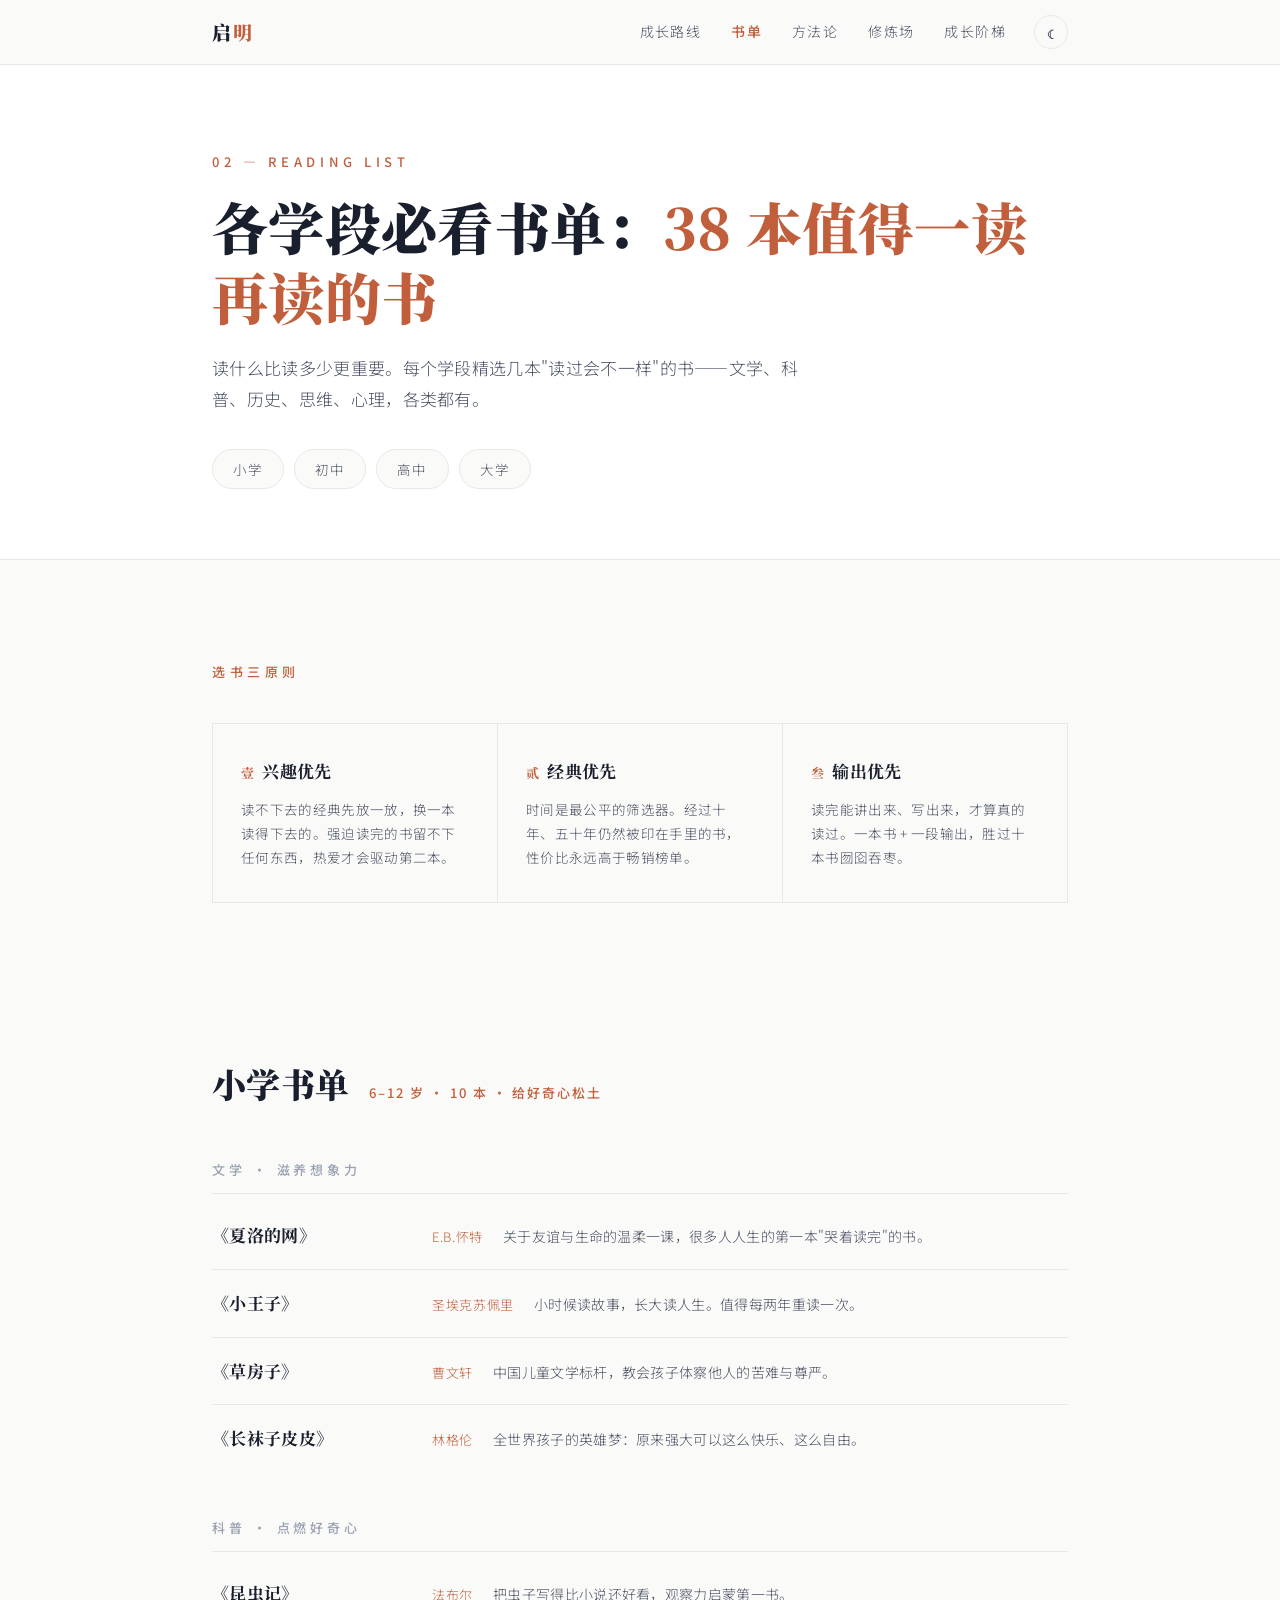
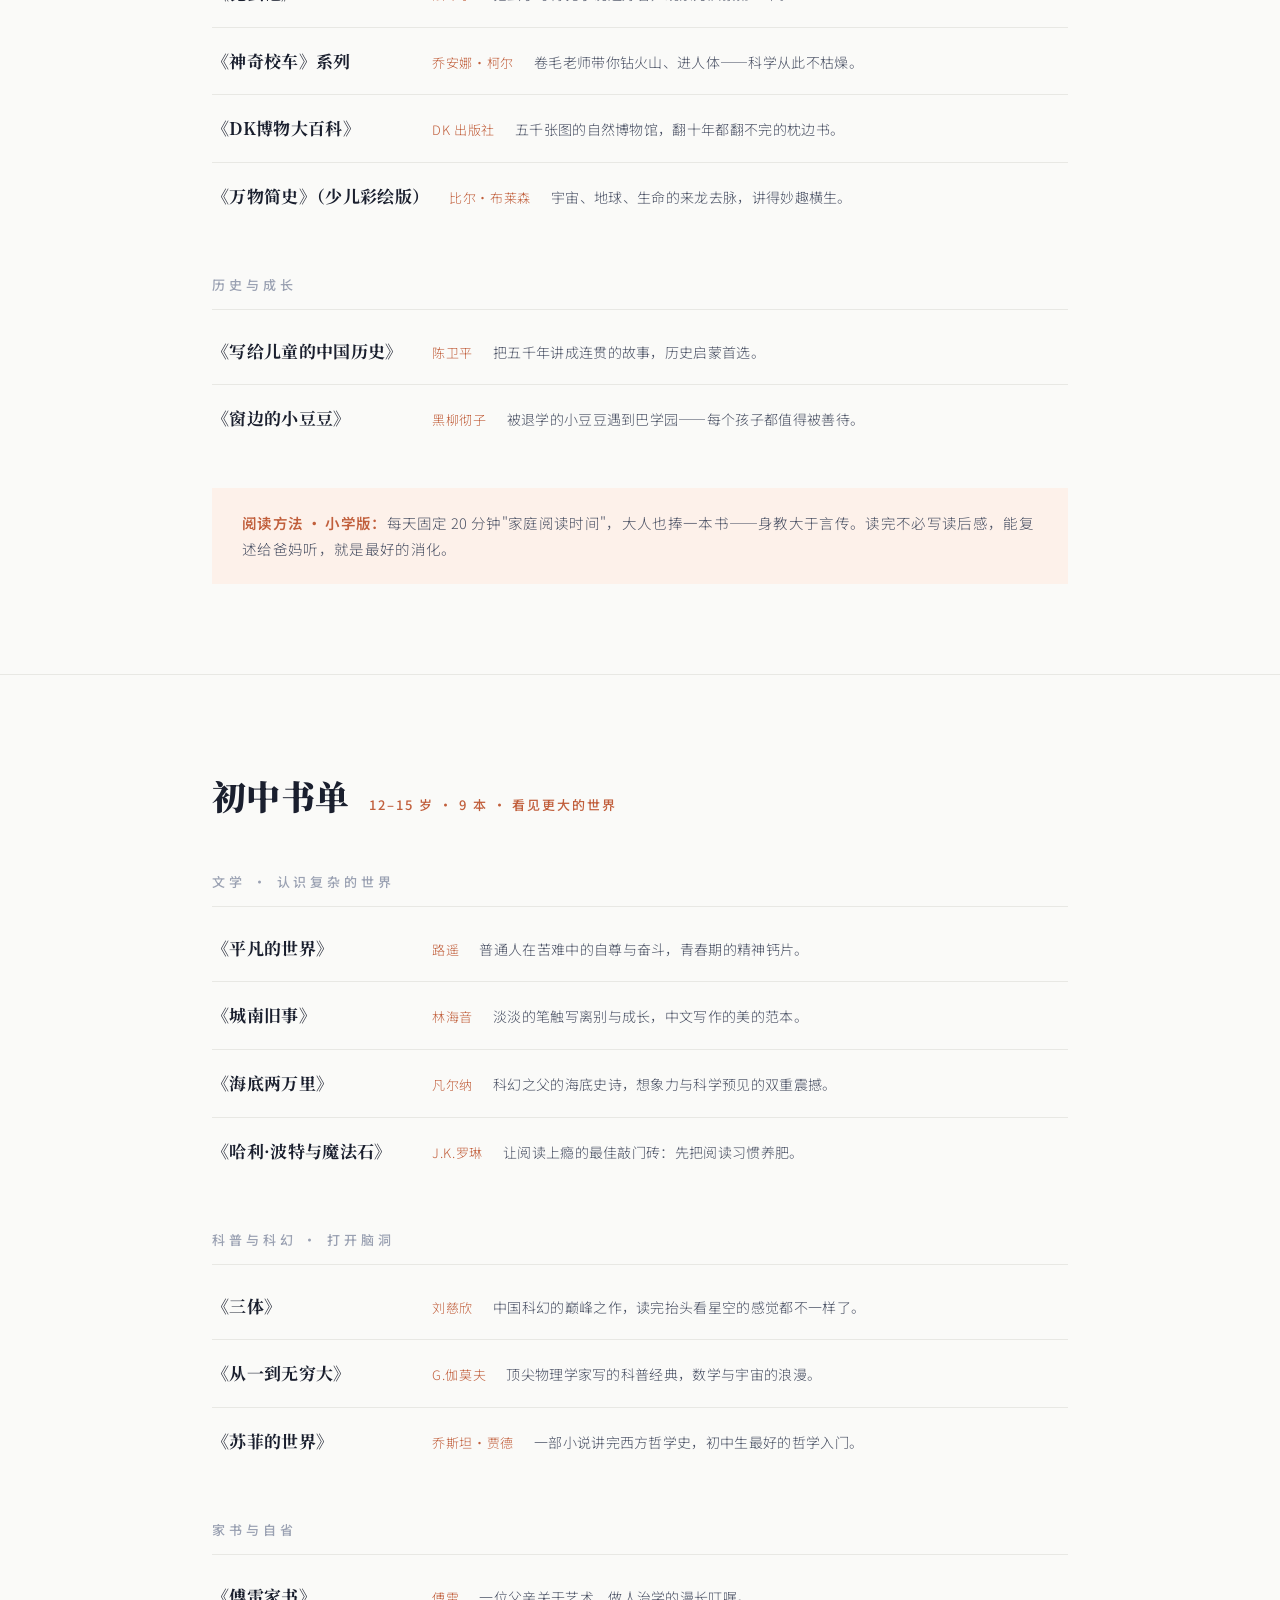
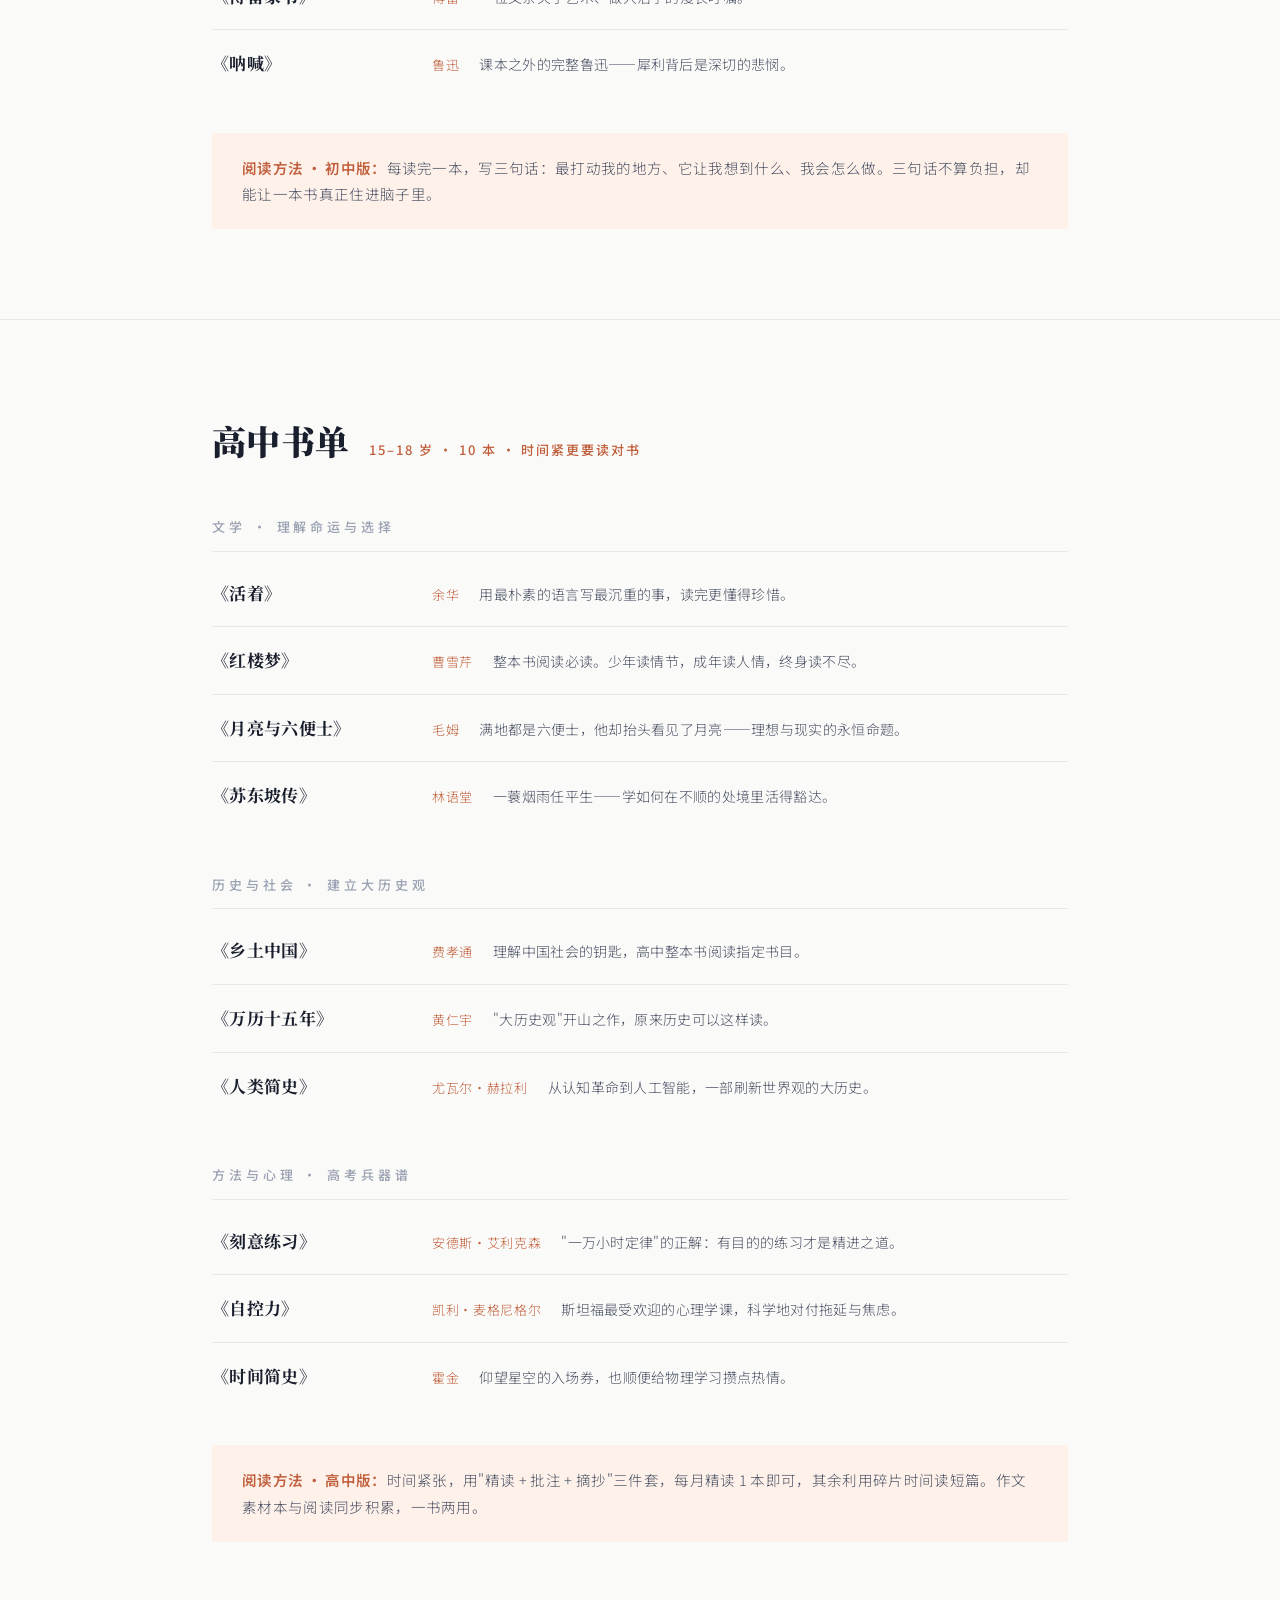
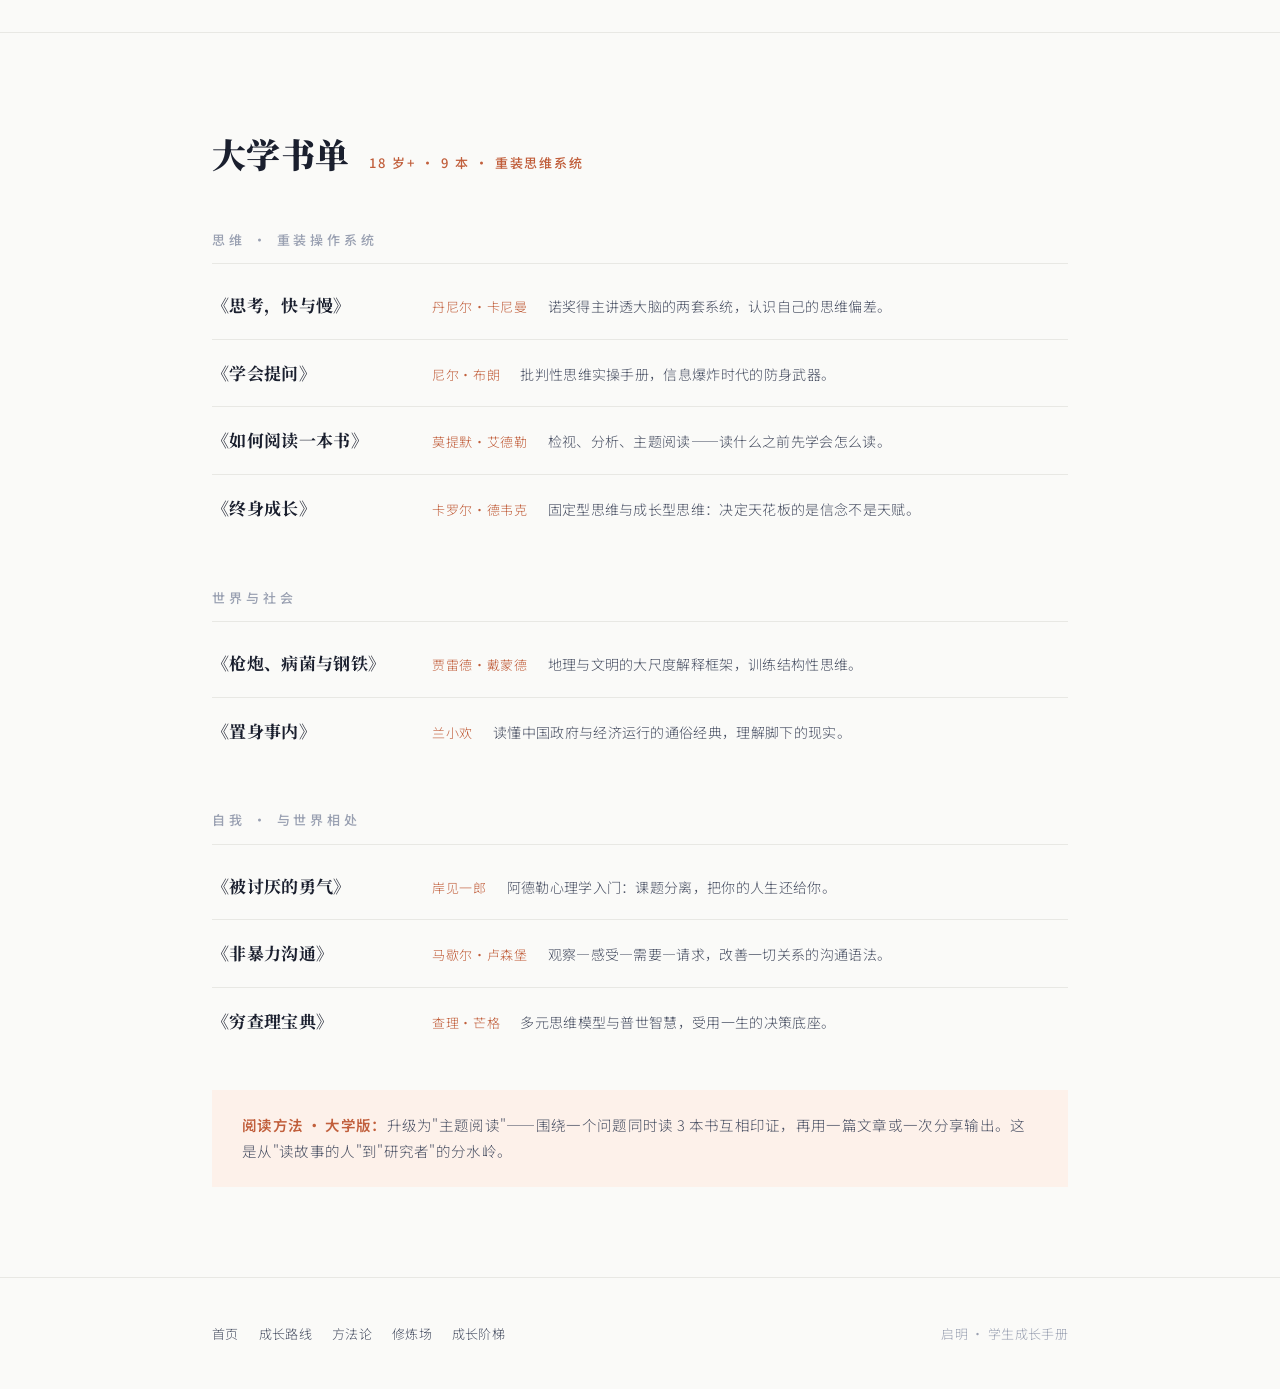
==== books.html @ d955897d "启明 · 学生成长手册：首次发布（6 页面 + assets）" ====
<!DOCTYPE html>
<html lang="zh-CN">
<head>
<meta charset="UTF-8">
<meta name="viewport" content="width=device-width, initial-scale=1.0">
<script>try{document.documentElement.dataset.theme=JSON.parse(localStorage.getItem("xh_theme"))||"light";}catch(e){document.documentElement.dataset.theme="light";}</script>
<title>必看书单 · 启明</title>
<link rel="preconnect" href="https://fonts.googleapis.com">
<link href="https://fonts.googleapis.com/css2?family=Noto+Serif+SC:wght@400;600;700;900&family=Noto+Sans+SC:wght@300;400;500;700&display=swap" rel="stylesheet">
<link rel="stylesheet" href="assets/style.css?v=2">
</head>
<body>

<nav>
  <div class="wrap">
    <a class="logo" href="index.html">启<em>明</em></a>
    <div class="nav-right">
      <div class="links">
      <a href="stages.html">成长路线</a>
      <a href="books.html" class="active">书单</a>
      <a href="methods.html">方法论</a>
      <a href="tools.html">修炼场</a>
      <a href="ladder.html">成长阶梯</a>
      </div>
      <button class="theme-toggle" id="themeToggle" aria-label="切换深色/浅色模式" title="切换深色/浅色模式">☾</button>
    </div>
  </div>
</nav>

<!-- 页头 -->
<header class="page-hero">
  <div class="wrap">
    <p class="eyebrow">02 — READING LIST</p>
    <h1>各学段必看书单：<span class="accent">38 本值得一读再读的书</span></h1>
    <p class="lead">读什么比读多少更重要。每个学段精选几本"读过会不一样"的书——文学、科普、历史、思维、心理，各类都有。</p>
    <div class="anchor-pills">
      <a href="#bk-primary">小学</a>
      <a href="#bk-junior">初中</a>
      <a href="#bk-senior">高中</a>
      <a href="#bk-college">大学</a>
    </div>
  </div>
</header>

<!-- 选书原则 -->
<section style="padding-bottom:60px;">
  <div class="wrap">
    <p class="eyebrow reveal">选书三原则</p>
    <div class="tips-grid reveal">
      <div class="tip-card">
        <h4><span class="no">壹</span>兴趣优先</h4>
        <p>读不下去的经典先放一放，换一本读得下去的。强迫读完的书留不下任何东西，热爱才会驱动第二本。</p>
      </div>
      <div class="tip-card">
        <h4><span class="no">贰</span>经典优先</h4>
        <p>时间是最公平的筛选器。经过十年、五十年仍然被印在手里的书，性价比永远高于畅销榜单。</p>
      </div>
      <div class="tip-card">
        <h4><span class="no">叁</span>输出优先</h4>
        <p>读完能讲出来、写出来，才算真的读过。一本书 + 一段输出，胜过十本书囫囵吞枣。</p>
      </div>
    </div>
  </div>
</section>

<!-- 小学书单 -->
<section class="stage-block" id="bk-primary" style="background:var(--paper);">
  <div class="wrap">
    <div class="stage-block-head reveal">
      <h3>小学书单</h3>
      <span class="age">6–12 岁 · 10 本 · 给好奇心松土</span>
    </div>
    <div class="book-cat reveal">
      <h4>文学 · 滋养想象力</h4>
      <ul class="book-list">
        <li><span class="b-title">《夏洛的网》</span><span class="b-author">E.B.怀特</span><span class="b-note">关于友谊与生命的温柔一课，很多人人生的第一本"哭着读完"的书。</span></li>
        <li><span class="b-title">《小王子》</span><span class="b-author">圣埃克苏佩里</span><span class="b-note">小时候读故事，长大读人生。值得每两年重读一次。</span></li>
        <li><span class="b-title">《草房子》</span><span class="b-author">曹文轩</span><span class="b-note">中国儿童文学标杆，教会孩子体察他人的苦难与尊严。</span></li>
        <li><span class="b-title">《长袜子皮皮》</span><span class="b-author">林格伦</span><span class="b-note">全世界孩子的英雄梦：原来强大可以这么快乐、这么自由。</span></li>
      </ul>
    </div>
    <div class="book-cat reveal">
      <h4>科普 · 点燃好奇心</h4>
      <ul class="book-list">
        <li><span class="b-title">《昆虫记》</span><span class="b-author">法布尔</span><span class="b-note">把虫子写得比小说还好看，观察力启蒙第一书。</span></li>
        <li><span class="b-title">《神奇校车》系列</span><span class="b-author">乔安娜·柯尔</span><span class="b-note">卷毛老师带你钻火山、进人体——科学从此不枯燥。</span></li>
        <li><span class="b-title">《DK博物大百科》</span><span class="b-author">DK 出版社</span><span class="b-note">五千张图的自然博物馆，翻十年都翻不完的枕边书。</span></li>
        <li><span class="b-title">《万物简史》（少儿彩绘版）</span><span class="b-author">比尔·布莱森</span><span class="b-note">宇宙、地球、生命的来龙去脉，讲得妙趣横生。</span></li>
      </ul>
    </div>
    <div class="book-cat reveal">
      <h4>历史与成长</h4>
      <ul class="book-list">
        <li><span class="b-title">《写给儿童的中国历史》</span><span class="b-author">陈卫平</span><span class="b-note">把五千年讲成连贯的故事，历史启蒙首选。</span></li>
        <li><span class="b-title">《窗边的小豆豆》</span><span class="b-author">黑柳彻子</span><span class="b-note">被退学的小豆豆遇到巴学园——每个孩子都值得被善待。</span></li>
      </ul>
    </div>
    <div class="reading-tip reveal"><b>阅读方法 · 小学版：</b>每天固定 20 分钟"家庭阅读时间"，大人也捧一本书——身教大于言传。读完不必写读后感，能复述给爸妈听，就是最好的消化。</div>
  </div>
</section>

<!-- 初中书单 -->
<section class="stage-block" id="bk-junior">
  <div class="wrap">
    <div class="stage-block-head reveal">
      <h3>初中书单</h3>
      <span class="age">12–15 岁 · 9 本 · 看见更大的世界</span>
    </div>
    <div class="book-cat reveal">
      <h4>文学 · 认识复杂的世界</h4>
      <ul class="book-list">
        <li><span class="b-title">《平凡的世界》</span><span class="b-author">路遥</span><span class="b-note">普通人在苦难中的自尊与奋斗，青春期的精神钙片。</span></li>
        <li><span class="b-title">《城南旧事》</span><span class="b-author">林海音</span><span class="b-note">淡淡的笔触写离别与成长，中文写作的美的范本。</span></li>
        <li><span class="b-title">《海底两万里》</span><span class="b-author">凡尔纳</span><span class="b-note">科幻之父的海底史诗，想象力与科学预见的双重震撼。</span></li>
        <li><span class="b-title">《哈利·波特与魔法石》</span><span class="b-author">J.K.罗琳</span><span class="b-note">让阅读上瘾的最佳敲门砖：先把阅读习惯养肥。</span></li>
      </ul>
    </div>
    <div class="book-cat reveal">
      <h4>科普与科幻 · 打开脑洞</h4>
      <ul class="book-list">
        <li><span class="b-title">《三体》</span><span class="b-author">刘慈欣</span><span class="b-note">中国科幻的巅峰之作，读完抬头看星空的感觉都不一样了。</span></li>
        <li><span class="b-title">《从一到无穷大》</span><span class="b-author">G.伽莫夫</span><span class="b-note">顶尖物理学家写的科普经典，数学与宇宙的浪漫。</span></li>
        <li><span class="b-title">《苏菲的世界》</span><span class="b-author">乔斯坦·贾德</span><span class="b-note">一部小说讲完西方哲学史，初中生最好的哲学入门。</span></li>
      </ul>
    </div>
    <div class="book-cat reveal">
      <h4>家书与自省</h4>
      <ul class="book-list">
        <li><span class="b-title">《傅雷家书》</span><span class="b-author">傅雷</span><span class="b-note">一位父亲关于艺术、做人治学的漫长叮嘱。</span></li>
        <li><span class="b-title">《呐喊》</span><span class="b-author">鲁迅</span><span class="b-note">课本之外的完整鲁迅——犀利背后是深切的悲悯。</span></li>
      </ul>
    </div>
    <div class="reading-tip reveal"><b>阅读方法 · 初中版：</b>每读完一本，写三句话：最打动我的地方、它让我想到什么、我会怎么做。三句话不算负担，却能让一本书真正住进脑子里。</div>
  </div>
</section>

<!-- 高中书单 -->
<section class="stage-block" id="bk-senior" style="background:var(--paper);">
  <div class="wrap">
    <div class="stage-block-head reveal">
      <h3>高中书单</h3>
      <span class="age">15–18 岁 · 10 本 · 时间紧更要读对书</span>
    </div>
    <div class="book-cat reveal">
      <h4>文学 · 理解命运与选择</h4>
      <ul class="book-list">
        <li><span class="b-title">《活着》</span><span class="b-author">余华</span><span class="b-note">用最朴素的语言写最沉重的事，读完更懂得珍惜。</span></li>
        <li><span class="b-title">《红楼梦》</span><span class="b-author">曹雪芹</span><span class="b-note">整本书阅读必读。少年读情节，成年读人情，终身读不尽。</span></li>
        <li><span class="b-title">《月亮与六便士》</span><span class="b-author">毛姆</span><span class="b-note">满地都是六便士，他却抬头看见了月亮——理想与现实的永恒命题。</span></li>
        <li><span class="b-title">《苏东坡传》</span><span class="b-author">林语堂</span><span class="b-note">一蓑烟雨任平生——学如何在不顺的处境里活得豁达。</span></li>
      </ul>
    </div>
    <div class="book-cat reveal">
      <h4>历史与社会 · 建立大历史观</h4>
      <ul class="book-list">
        <li><span class="b-title">《乡土中国》</span><span class="b-author">费孝通</span><span class="b-note">理解中国社会的钥匙，高中整本书阅读指定书目。</span></li>
        <li><span class="b-title">《万历十五年》</span><span class="b-author">黄仁宇</span><span class="b-note">"大历史观"开山之作，原来历史可以这样读。</span></li>
        <li><span class="b-title">《人类简史》</span><span class="b-author">尤瓦尔·赫拉利</span><span class="b-note">从认知革命到人工智能，一部刷新世界观的大历史。</span></li>
      </ul>
    </div>
    <div class="book-cat reveal">
      <h4>方法与心理 · 高考兵器谱</h4>
      <ul class="book-list">
        <li><span class="b-title">《刻意练习》</span><span class="b-author">安德斯·艾利克森</span><span class="b-note">"一万小时定律"的正解：有目的的练习才是精进之道。</span></li>
        <li><span class="b-title">《自控力》</span><span class="b-author">凯利·麦格尼格尔</span><span class="b-note">斯坦福最受欢迎的心理学课，科学地对付拖延与焦虑。</span></li>
        <li><span class="b-title">《时间简史》</span><span class="b-author">霍金</span><span class="b-note">仰望星空的入场券，也顺便给物理学习攒点热情。</span></li>
      </ul>
    </div>
    <div class="reading-tip reveal"><b>阅读方法 · 高中版：</b>时间紧张，用"精读 + 批注 + 摘抄"三件套，每月精读 1 本即可，其余利用碎片时间读短篇。作文素材本与阅读同步积累，一书两用。</div>
  </div>
</section>

<!-- 大学书单 -->
<section class="stage-block" id="bk-college">
  <div class="wrap">
    <div class="stage-block-head reveal">
      <h3>大学书单</h3>
      <span class="age">18 岁+ · 9 本 · 重装思维系统</span>
    </div>
    <div class="book-cat reveal">
      <h4>思维 · 重装操作系统</h4>
      <ul class="book-list">
        <li><span class="b-title">《思考，快与慢》</span><span class="b-author">丹尼尔·卡尼曼</span><span class="b-note">诺奖得主讲透大脑的两套系统，认识自己的思维偏差。</span></li>
        <li><span class="b-title">《学会提问》</span><span class="b-author">尼尔·布朗</span><span class="b-note">批判性思维实操手册，信息爆炸时代的防身武器。</span></li>
        <li><span class="b-title">《如何阅读一本书》</span><span class="b-author">莫提默·艾德勒</span><span class="b-note">检视、分析、主题阅读——读什么之前先学会怎么读。</span></li>
        <li><span class="b-title">《终身成长》</span><span class="b-author">卡罗尔·德韦克</span><span class="b-note">固定型思维与成长型思维：决定天花板的是信念不是天赋。</span></li>
      </ul>
    </div>
    <div class="book-cat reveal">
      <h4>世界与社会</h4>
      <ul class="book-list">
        <li><span class="b-title">《枪炮、病菌与钢铁》</span><span class="b-author">贾雷德·戴蒙德</span><span class="b-note">地理与文明的大尺度解释框架，训练结构性思维。</span></li>
        <li><span class="b-title">《置身事内》</span><span class="b-author">兰小欢</span><span class="b-note">读懂中国政府与经济运行的通俗经典，理解脚下的现实。</span></li>
      </ul>
    </div>
    <div class="book-cat reveal">
      <h4>自我 · 与世界相处</h4>
      <ul class="book-list">
        <li><span class="b-title">《被讨厌的勇气》</span><span class="b-author">岸见一郎</span><span class="b-note">阿德勒心理学入门：课题分离，把你的人生还给你。</span></li>
        <li><span class="b-title">《非暴力沟通》</span><span class="b-author">马歇尔·卢森堡</span><span class="b-note">观察—感受—需要—请求，改善一切关系的沟通语法。</span></li>
        <li><span class="b-title">《穷查理宝典》</span><span class="b-author">查理·芒格</span><span class="b-note">多元思维模型与普世智慧，受用一生的决策底座。</span></li>
      </ul>
    </div>
    <div class="reading-tip reveal"><b>阅读方法 · 大学版：</b>升级为"主题阅读"——围绕一个问题同时读 3 本书互相印证，再用一篇文章或一次分享输出。这是从"读故事的人"到"研究者"的分水岭。</div>
  </div>
</section>

<footer>
  <div class="wrap">
    <div class="f-links">
      <a href="index.html">首页</a>
      <a href="stages.html">成长路线</a>
      <a href="methods.html">方法论</a>
      <a href="tools.html">修炼场</a>
      <a href="ladder.html">成长阶梯</a>
    </div>
    <span>启明 · 学生成长手册</span>
  </div>
</footer>

<script src="assets/main.js?v=2"></script>
</body>
</html>
---- assets/style.css ----
:root {
  --ink: #1a1f2e;
  --ink-soft: #4a5164;
  --ink-faint: #9aa1b2;
  --accent: #c15f3c;       /* 暖陶土 · 由 Claude 品牌色 #d97757 按文字可读性下调明度 */
  --accent-soft: #fdf1ea;  /* 暖米杏 · 与点缀色同色相的浅底 */
  --paper: #fafaf8;
  --surface: #ffffff;
  --line: #e8e8e4;
  --nav-bg: rgba(250,250,248,0.88);
  --serif: "Noto Serif SC", "Songti SC", serif;
  --sans: "Noto Sans SC", "PingFang SC", "Microsoft YaHei", sans-serif;
}
/* 深色模式 · 暖调深灰 + 高明度陶土，保持整体暖感 */
[data-theme="dark"] {
  --ink: #ece7df;
  --ink-soft: #b5ada0;
  --ink-faint: #7f7768;
  --accent: #d9724d;
  --accent-soft: #2c221b;
  --paper: #171512;
  --surface: #211e1a;
  --line: #36312a;
  --nav-bg: rgba(23,21,18,0.86);
}
* { margin: 0; padding: 0; box-sizing: border-box; }
html { scroll-behavior: smooth; }
body {
  font-family: var(--sans);
  background: var(--paper);
  color: var(--ink);
  line-height: 1.8;
  font-weight: 300;
  letter-spacing: 0.02em;
  transition: background-color .35s ease, color .35s ease;
}
::selection { background: var(--accent); color: #fff; }

.wrap { max-width: 920px; margin: 0 auto; padding: 0 32px; }
section { padding: 100px 0; }
.eyebrow {
  font-size: 13px; letter-spacing: 0.35em; color: var(--accent);
  font-weight: 500; margin-bottom: 18px;
}
h2 {
  font-family: var(--serif); font-weight: 700;
  font-size: clamp(28px, 4vw, 40px); line-height: 1.3; margin-bottom: 20px;
}
.lead { color: var(--ink-soft); font-size: 17px; max-width: 620px; }

/* ---------- 导航 ---------- */
nav {
  position: fixed; top: 0; left: 0; right: 0; z-index: 100;
  background: var(--nav-bg); backdrop-filter: blur(12px);
  border-bottom: 1px solid var(--line);
}
nav .wrap { display: flex; align-items: center; justify-content: space-between; height: 64px; }
.nav-right { display: flex; align-items: center; gap: 28px; }
.theme-toggle {
  width: 34px; height: 34px; border: 1px solid var(--line); border-radius: 50%;
  background: transparent; color: var(--ink-soft); cursor: pointer; font-size: 15px;
  display: flex; align-items: center; justify-content: center;
  transition: all .2s; font-family: var(--sans); flex-shrink: 0;
}
.theme-toggle:hover { border-color: var(--accent); color: var(--accent); }
.logo {
  font-family: var(--serif); font-weight: 900; font-size: 19px;
  letter-spacing: 0.08em; color: var(--ink); text-decoration: none;
}
.logo em { font-style: normal; color: var(--accent); }
nav .links { display: flex; gap: 30px; }
nav .links a {
  color: var(--ink-soft); text-decoration: none; font-size: 14px;
  letter-spacing: 0.1em; transition: color .2s;
}
nav .links a:hover { color: var(--accent); }
nav .links a.active { color: var(--accent); font-weight: 500; }

/* ---------- 首页 Hero ---------- */
header.hero { padding: 190px 0 120px; position: relative; overflow: hidden; }
.hero .greet { font-size: 14px; color: var(--ink-faint); letter-spacing: 0.3em; margin-bottom: 26px; }
.hero h1 {
  font-family: var(--serif); font-weight: 900;
  font-size: clamp(40px, 7.5vw, 80px); line-height: 1.18; letter-spacing: 0.04em;
}
.hero h1 .accent { color: var(--accent); }
.hero .sub { margin-top: 30px; font-size: 18px; color: var(--ink-soft); max-width: 580px; }
.hero .deco {
  position: absolute; right: -60px; top: 100px;
  font-family: var(--serif); font-size: 320px; font-weight: 900;
  color: var(--accent); opacity: 0.045; user-select: none; pointer-events: none; line-height: 1;
}
.hero .meta-row { margin-top: 60px; display: flex; gap: 72px; flex-wrap: wrap; }
.hero .meta .num { font-family: var(--serif); font-size: 34px; font-weight: 700; color: var(--ink); }
.hero .meta .num small { font-size: 16px; color: var(--accent); font-weight: 600; }
.hero .meta .label { font-size: 13px; color: var(--ink-faint); letter-spacing: 0.15em; margin-top: 4px; }
.cta-row { margin-top: 52px; display: flex; gap: 18px; flex-wrap: wrap; }
.btn {
  display: inline-block; padding: 14px 34px; font-size: 15px;
  letter-spacing: 0.12em; text-decoration: none; border-radius: 2px; transition: all .25s;
}
.btn-primary { background: var(--ink); color: var(--paper); }
.btn-primary:hover { background: var(--accent); transform: translateY(-2px); }
.btn-ghost { border: 1px solid var(--line); color: var(--ink-soft); background: transparent; }
.btn-ghost:hover { border-color: var(--accent); color: var(--accent); }

/* ---------- 子页 Hero ---------- */
header.page-hero {
  padding: 150px 0 70px; border-bottom: 1px solid var(--line);
  background: var(--surface);
}
header.page-hero h1 {
  font-family: var(--serif); font-weight: 900;
  font-size: clamp(34px, 5.5vw, 56px); line-height: 1.25; margin-bottom: 22px;
}
header.page-hero h1 .accent { color: var(--accent); }
header.page-hero .lead { font-size: 17px; }
.anchor-pills { margin-top: 34px; display: flex; gap: 10px; flex-wrap: wrap; }
.anchor-pills a {
  font-size: 13.5px; padding: 7px 20px; border: 1px solid var(--line);
  border-radius: 999px; color: var(--ink-soft); text-decoration: none;
  letter-spacing: 0.08em; transition: all .2s; background: var(--paper);
}
.anchor-pills a:hover { border-color: var(--accent); color: var(--accent); }

/* ---------- 首页导航卡片 ---------- */
.hub-grid {
  display: grid; grid-template-columns: repeat(2, 1fr);
  gap: 1px; background: var(--line); border: 1px solid var(--line); margin-top: 56px;
}
.hub-card {
  background: var(--surface); padding: 40px 38px; text-decoration: none;
  display: flex; flex-direction: column; gap: 10px; transition: background .3s;
  position: relative;
}
.hub-card:hover { background: var(--accent-soft); }
.hub-card .hc-idx { font-size: 12px; letter-spacing: 0.3em; color: var(--accent); font-weight: 500; }
.hub-card h3 { font-family: var(--serif); font-size: 23px; font-weight: 700; color: var(--ink); }
.hub-card p { font-size: 14px; color: var(--ink-soft); }
.hub-card .hc-arrow {
  position: absolute; right: 34px; bottom: 34px;
  color: var(--ink-faint); font-size: 18px; transition: all .25s;
}
.hub-card:hover .hc-arrow { color: var(--accent); transform: translateX(5px); }
.hub-card.wide { grid-column: span 2; }

/* ---------- 学段区块（成长路线 / 书单共用） ---------- */
.stage-block { padding: 90px 0; border-bottom: 1px solid var(--line); }
.stage-block:last-of-type { border-bottom: none; }
.stage-block-head { display: flex; align-items: baseline; gap: 20px; flex-wrap: wrap; margin-bottom: 16px; }
.stage-block-head .age {
  font-size: 13px; color: var(--accent); letter-spacing: 0.15em; font-weight: 500;
}
.stage-block-head h3 { font-family: var(--serif); font-size: clamp(26px, 3.5vw, 34px); font-weight: 900; }
.stage-goal-line {
  font-family: var(--serif); font-size: 19px; font-weight: 600; line-height: 1.7;
  max-width: 640px; margin-bottom: 40px;
}
.stage-goal-line .accent { color: var(--accent); }

.stage-cols { display: grid; grid-template-columns: 1fr 1fr; gap: 44px; }
.stage-col h4 {
  font-size: 13px; letter-spacing: 0.3em; color: var(--ink-faint);
  font-weight: 500; margin-bottom: 16px; padding-bottom: 12px;
  border-bottom: 1px solid var(--line);
}
.stage-list { list-style: none; }
.stage-list li {
  padding: 13px 0; border-bottom: 1px solid var(--line);
  display: flex; gap: 14px; font-size: 15px; color: var(--ink-soft);
}
.stage-list li:last-child { border-bottom: none; }
.stage-list li::before { content: "—"; color: var(--accent); font-weight: 500; flex-shrink: 0; }
.stage-list li b { color: var(--ink); font-weight: 500; }

.note-box {
  margin-top: 40px; padding: 28px 32px; background: var(--surface);
  border: 1px solid var(--line); border-left: 3px solid var(--accent);
}
.note-box h5 {
  font-size: 12px; letter-spacing: 0.3em; color: var(--accent);
  font-weight: 500; margin-bottom: 14px;
}
.note-box ul { list-style: none; }
.note-box li {
  padding: 7px 0; font-size: 14.5px; color: var(--ink-soft);
  display: flex; gap: 12px;
}
.note-box li::before { content: "×"; color: #c66; font-weight: 700; flex-shrink: 0; }
.note-box.advice li::before { content: "→"; color: var(--accent); }
.note-box p { font-size: 14.5px; color: var(--ink-soft); }

/* ---------- 书单 ---------- */
.book-cat { margin-top: 44px; }
.book-cat:first-of-type { margin-top: 0; }
.book-cat h4 {
  font-size: 13px; letter-spacing: 0.3em; color: var(--ink-faint);
  font-weight: 500; margin-bottom: 8px; padding-bottom: 12px;
  border-bottom: 1px solid var(--line);
}
.book-list { list-style: none; }
.book-list li {
  display: flex; gap: 20px; align-items: baseline;
  padding: 18px 0; border-bottom: 1px solid var(--line); flex-wrap: wrap;
}
.book-list li:last-child { border-bottom: none; }
.book-list .b-title {
  font-family: var(--serif); font-size: 17px; font-weight: 700;
  flex-shrink: 0; min-width: 200px;
}
.book-list .b-author { font-size: 13px; color: var(--accent); flex-shrink: 0; letter-spacing: 0.05em; }
.book-list .b-note { font-size: 14px; color: var(--ink-soft); flex: 1; min-width: 240px; }
.reading-tip {
  margin-top: 36px; padding: 22px 30px; background: var(--accent-soft);
  font-size: 14.5px; color: var(--ink-soft);
}
.reading-tip b { color: var(--accent); font-weight: 600; }

/* ---------- 方法论详页 ---------- */
.method-block { padding: 90px 0; border-bottom: 1px solid var(--line); }
.method-block:last-of-type { border-bottom: none; }
.method-block .idx {
  font-family: var(--serif); font-size: 14px; color: var(--accent);
  letter-spacing: 0.2em; margin-bottom: 14px; font-weight: 600;
}
.method-block h3 { font-family: var(--serif); font-size: clamp(26px, 3.5vw, 34px); font-weight: 900; margin-bottom: 10px; }
.method-block .en { font-size: 12px; color: var(--ink-faint); letter-spacing: 0.2em; margin-bottom: 34px; }
.m-what {
  font-family: var(--serif); font-size: 18px; font-weight: 600; line-height: 1.8;
  max-width: 660px; margin-bottom: 36px;
}
.m-grid { display: grid; grid-template-columns: 1fr 1fr; gap: 44px; }
.m-sec h4 {
  font-size: 13px; letter-spacing: 0.3em; color: var(--ink-faint);
  font-weight: 500; margin-bottom: 16px; padding-bottom: 12px; border-bottom: 1px solid var(--line);
}
.m-sec ol, .m-sec ul { list-style: none; counter-reset: step; }
.m-sec ol li {
  padding: 12px 0; font-size: 15px; color: var(--ink-soft);
  display: flex; gap: 14px; border-bottom: 1px solid var(--line);
}
.m-sec ol li:last-child { border-bottom: none; }
.m-sec ol li::before {
  counter-increment: step; content: counter(step);
  font-family: var(--serif); font-weight: 700; color: var(--accent);
  flex-shrink: 0; font-size: 15px;
}
.m-sec ul li {
  padding: 12px 0; font-size: 15px; color: var(--ink-soft);
  display: flex; gap: 14px; border-bottom: 1px solid var(--line);
}
.m-sec ul li:last-child { border-bottom: none; }
.m-sec ul li::before { content: "·"; color: var(--accent); font-weight: 900; flex-shrink: 0; }
.m-sec ul li b, .m-sec ol li b { color: var(--ink); font-weight: 500; }
.applies { margin-top: 36px; display: flex; gap: 10px; flex-wrap: wrap; }
.applies span {
  font-size: 13px; padding: 6px 18px; border-radius: 999px;
  background: var(--surface); border: 1px solid var(--line); color: var(--ink-soft);
}
.applies span b { color: var(--accent); font-weight: 600; }
.m-pitfall {
  margin-top: 32px; padding: 24px 30px; background: var(--surface);
  border: 1px solid var(--line); border-left: 3px solid #c66;
  font-size: 14.5px; color: var(--ink-soft);
}
.m-pitfall b { color: #c66; font-weight: 600; letter-spacing: 0.1em; }

/* ---------- 修炼场 ---------- */
.tools-body { background: var(--surface); }
.tool-tabs { display: flex; gap: 8px; margin: 48px 0 40px; flex-wrap: wrap; }
.tab {
  padding: 10px 26px; font-size: 14px; letter-spacing: 0.1em;
  border: 1px solid var(--line); background: transparent; color: var(--ink-soft);
  cursor: pointer; border-radius: 2px; transition: all .2s; font-family: var(--sans);
}
.tab.active { background: var(--ink); color: var(--paper); border-color: var(--ink); }
.tab:hover:not(.active) { border-color: var(--accent); color: var(--accent); }
.tool-panel { display: none; }
.tool-panel.active { display: block; animation: fadeIn .4s ease; }
@keyframes fadeIn { from { opacity: 0; transform: translateY(8px); } to { opacity: 1; transform: none; } }

.pomo-layout { display: grid; grid-template-columns: 300px 1fr; gap: 60px; align-items: center; }
.pomo-clock {
  width: 260px; height: 260px; margin: 0 auto; border-radius: 50%;
  border: 1px solid var(--line); display: flex; flex-direction: column;
  align-items: center; justify-content: center; transition: border-color .3s;
}
.pomo-clock.running { border-color: var(--accent); box-shadow: 0 0 0 8px var(--accent-soft); }
.pomo-clock .time { font-family: var(--serif); font-size: 58px; font-weight: 700; font-variant-numeric: tabular-nums; line-height: 1.1; }
.pomo-clock .mode { font-size: 13px; color: var(--ink-faint); letter-spacing: 0.3em; margin-top: 6px; }
.pomo-btns { display: flex; gap: 12px; justify-content: center; margin-top: 28px; }
.pomo-btns button {
  padding: 10px 28px; font-size: 14px; border: 1px solid var(--line);
  background: var(--surface); cursor: pointer; border-radius: 2px; letter-spacing: 0.1em;
  transition: all .2s; font-family: var(--sans); color: var(--ink-soft);
}
.pomo-btns button:hover { border-color: var(--accent); color: var(--accent); }
.pomo-btns button.main { background: var(--accent); color: #fff; border-color: var(--accent); }
.pomo-btns button.main:hover { opacity: .85; }
.pomo-side h3 { font-family: var(--serif); font-size: 20px; margin-bottom: 14px; }
.pomo-side p { font-size: 14.5px; color: var(--ink-soft); margin-bottom: 24px; }
.pomo-stats { display: flex; gap: 48px; }
.pomo-stats .num { font-family: var(--serif); font-size: 30px; font-weight: 700; color: var(--accent); }
.pomo-stats .label { font-size: 12.5px; color: var(--ink-faint); letter-spacing: 0.1em; }
.pomo-side .hint { font-size: 12.5px; color: var(--ink-faint); margin-top: 20px; }

.todo-box { max-width: 620px; }
.todo-input-row { display: flex; gap: 10px; margin-bottom: 24px; }
.todo-input-row input {
  flex: 1; padding: 13px 18px; border: 1px solid var(--line); background: var(--surface);
  font-size: 15px; font-family: var(--sans); outline: none; border-radius: 2px;
  transition: border-color .2s; color: var(--ink);
}
.todo-input-row input:focus { border-color: var(--accent); }
.todo-input-row button {
  padding: 0 30px; background: var(--ink); color: var(--paper); border: none;
  font-size: 14px; cursor: pointer; border-radius: 2px; letter-spacing: 0.1em;
  font-family: var(--sans); transition: background .2s;
}
.todo-input-row button:hover { background: var(--accent); }
.todo-list { list-style: none; }
.todo-item {
  display: flex; align-items: center; gap: 16px;
  padding: 16px 6px; border-bottom: 1px solid var(--line); animation: fadeIn .3s;
}
.todo-item .check {
  width: 20px; height: 20px; border: 1px solid var(--ink-faint); border-radius: 50%;
  cursor: pointer; flex-shrink: 0; display: flex; align-items: center;
  justify-content: center; transition: all .2s; color: transparent; font-size: 12px;
}
.todo-item.done .check { background: var(--accent); border-color: var(--accent); color: #fff; }
.todo-item .text { flex: 1; font-size: 15px; }
.todo-item.done .text { color: var(--ink-faint); text-decoration: line-through; }
.todo-item .del {
  color: var(--ink-faint); cursor: pointer; font-size: 18px; opacity: 0;
  transition: opacity .2s; background: none; border: none; font-family: var(--sans);
}
.todo-item:hover .del { opacity: 1; }
.todo-item .del:hover { color: #d44; }
.todo-empty { padding: 40px 0; text-align: center; color: var(--ink-faint); font-size: 14px; }
.todo-foot { margin-top: 20px; font-size: 13px; color: var(--ink-faint); display: flex; justify-content: space-between; }
.todo-foot .clear { cursor: pointer; background: none; border: none; color: var(--ink-faint); font-family: var(--sans); font-size: 13px; }
.todo-foot .clear:hover { color: #d44; }

.habit-box { max-width: 620px; }
.habit-head { display: flex; justify-content: space-between; align-items: baseline; margin-bottom: 28px; }
.habit-head h3 { font-family: var(--serif); font-size: 20px; }
.habit-head .streak { font-size: 14px; color: var(--accent); font-weight: 500; }
.habit-grid { display: grid; grid-template-columns: repeat(7, 1fr); gap: 10px; }
.habit-day {
  aspect-ratio: 1; border: 1px solid var(--line); display: flex; flex-direction: column;
  align-items: center; justify-content: center; cursor: pointer; border-radius: 2px;
  transition: all .2s; gap: 2px; background: var(--surface);
}
.habit-day .d-label { font-size: 11px; color: var(--ink-faint); letter-spacing: 0.1em; }
.habit-day .d-num { font-family: var(--serif); font-size: 16px; font-weight: 600; }
.habit-day.on { background: var(--ink); border-color: var(--ink); }
.habit-day.on .d-label, .habit-day.on .d-num { color: var(--paper); }
.habit-day:hover:not(.on) { border-color: var(--accent); }
.habit-day.future { opacity: .35; cursor: not-allowed; }

.tips-grid {
  display: grid; grid-template-columns: repeat(3, 1fr);
  gap: 1px; background: var(--line); border: 1px solid var(--line); margin-top: 40px;
}
.tip-card { background: var(--paper); padding: 32px 28px; }
.tip-card h4 { font-family: var(--serif); font-size: 17px; font-weight: 700; margin-bottom: 10px; }
.tip-card h4 .no { color: var(--accent); font-size: 13px; margin-right: 8px; }
.tip-card p { font-size: 13.5px; color: var(--ink-soft); }

/* ---------- 成长阶梯 ---------- */
.ladder { margin-top: 20px; position: relative; }
.ladder::before {
  content: ""; position: absolute; left: 7px; top: 8px; bottom: 8px;
  width: 1px; background: var(--line);
}
.tl-item { position: relative; padding: 0 0 52px 48px; }
.tl-item:last-child { padding-bottom: 0; }
.tl-item::before {
  content: ""; position: absolute; left: 0; top: 8px; width: 15px; height: 15px;
  border-radius: 50%; border: 1px solid var(--ink-faint); background: var(--paper);
}
.tl-item.now::before { background: var(--accent); border-color: var(--accent); box-shadow: 0 0 0 5px var(--accent-soft); }
.tl-date { font-size: 13px; color: var(--accent); letter-spacing: 0.15em; font-weight: 500; margin-bottom: 8px; }
.tl-item h3 { font-family: var(--serif); font-size: 20px; font-weight: 700; margin-bottom: 8px; }
.tl-item p { font-size: 14.5px; color: var(--ink-soft); max-width: 580px; }

/* ---------- 座右铭 ---------- */
.motto { text-align: center; }
.motto blockquote {
  font-family: var(--serif); font-size: clamp(24px, 3.5vw, 34px);
  font-weight: 600; line-height: 1.7; max-width: 720px; margin: 0 auto;
}
.motto blockquote .accent { color: var(--accent); }
.motto .from { margin-top: 26px; font-size: 14px; color: var(--ink-faint); letter-spacing: 0.2em; }

/* ---------- 页脚 ---------- */
footer { border-top: 1px solid var(--line); padding: 44px 0; }
footer .wrap {
  display: flex; justify-content: space-between; align-items: center;
  font-size: 13px; color: var(--ink-faint); flex-wrap: wrap; gap: 12px;
}
footer a { color: var(--ink-soft); text-decoration: none; }
footer a:hover { color: var(--accent); }
footer .f-links { display: flex; gap: 20px; }

/* ---------- 滚动显现 ---------- */
.reveal { opacity: 0; transform: translateY(24px); transition: all .7s cubic-bezier(.2,.6,.2,1); }
.reveal.in { opacity: 1; transform: none; }

/* ---------- 响应式 ---------- */
@media (max-width: 768px) {
  section { padding: 64px 0; }
  header.hero { padding: 130px 0 72px; }
  header.page-hero { padding: 120px 0 56px; }
  .hero .meta-row { gap: 36px; }
  .hub-grid { grid-template-columns: 1fr; }
  .hub-card.wide { grid-column: span 1; }
  .stage-cols, .m-grid { grid-template-columns: 1fr; gap: 36px; }
  .pomo-layout { grid-template-columns: 1fr; gap: 36px; }
  nav .links { display: none; }
  .habit-grid { gap: 6px; }
  .todo-box, .habit-box { max-width: none; }
  .tips-grid { grid-template-columns: 1fr; }
}
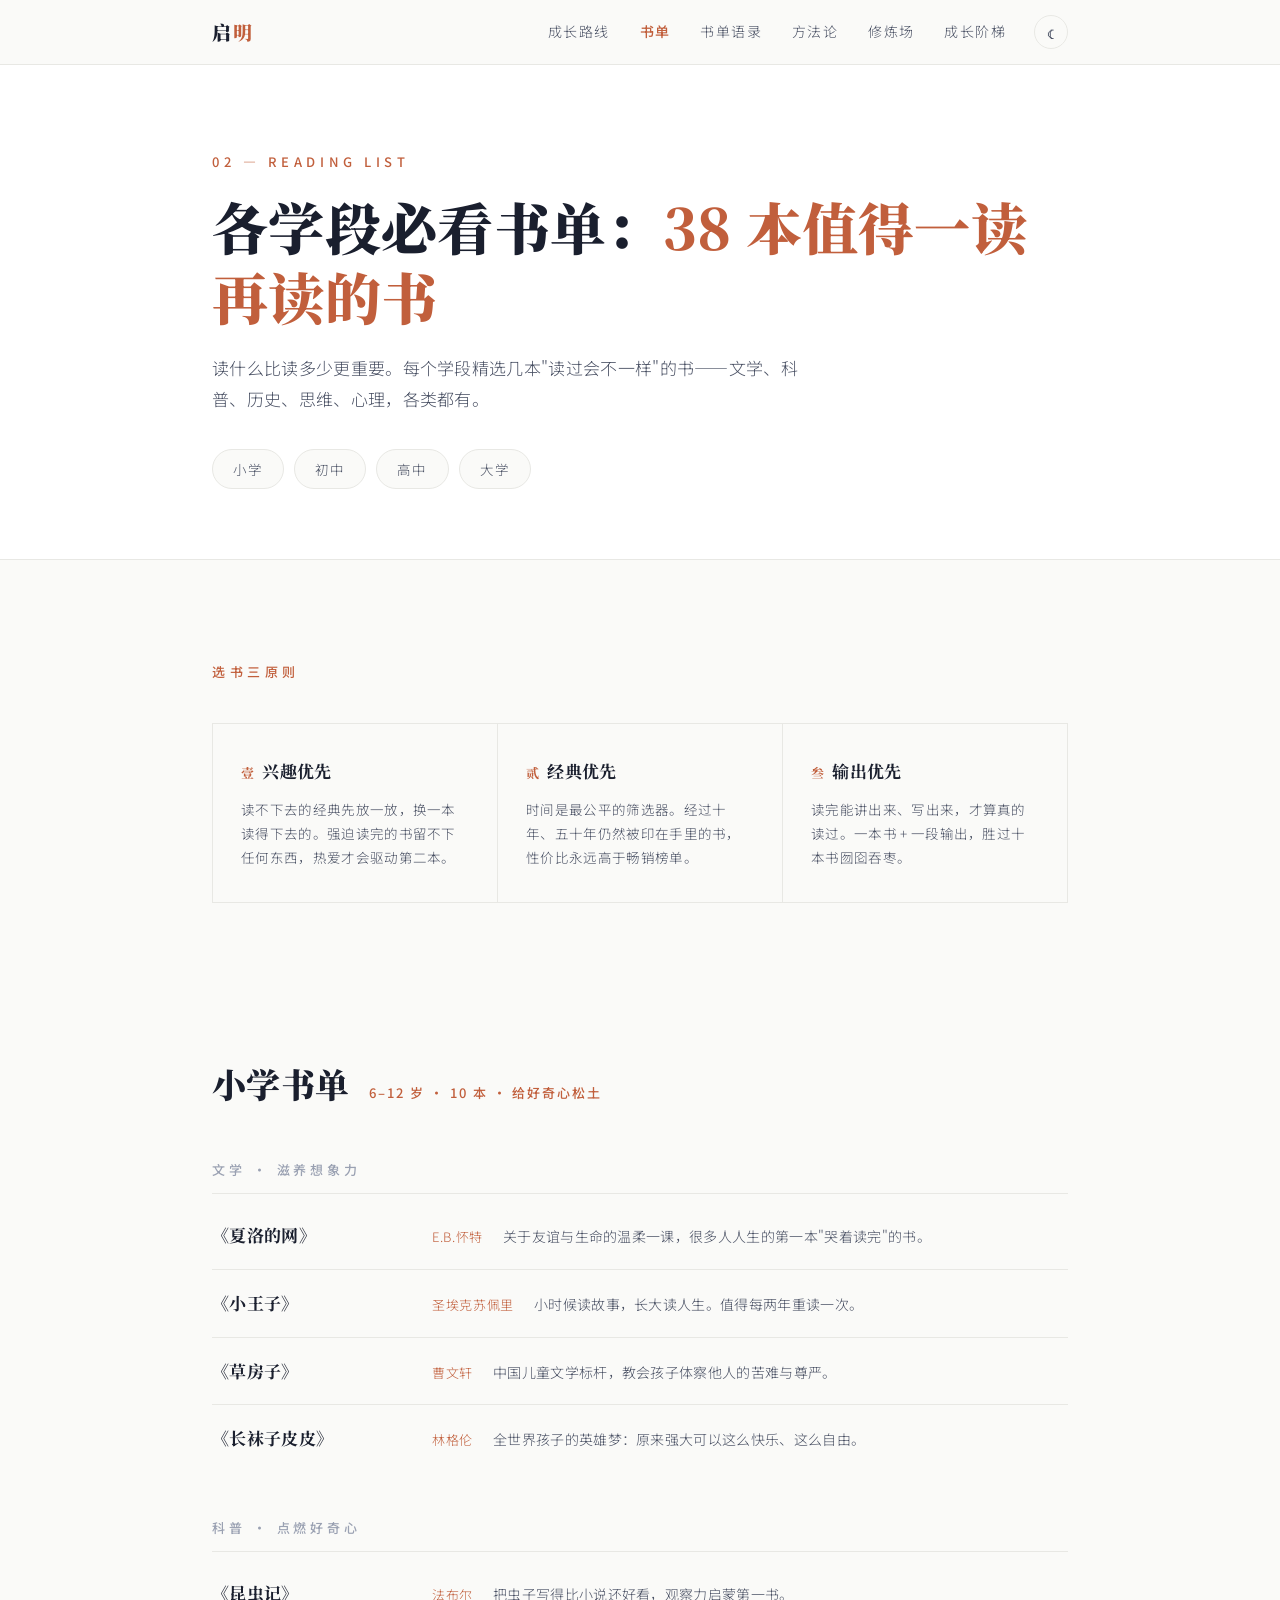
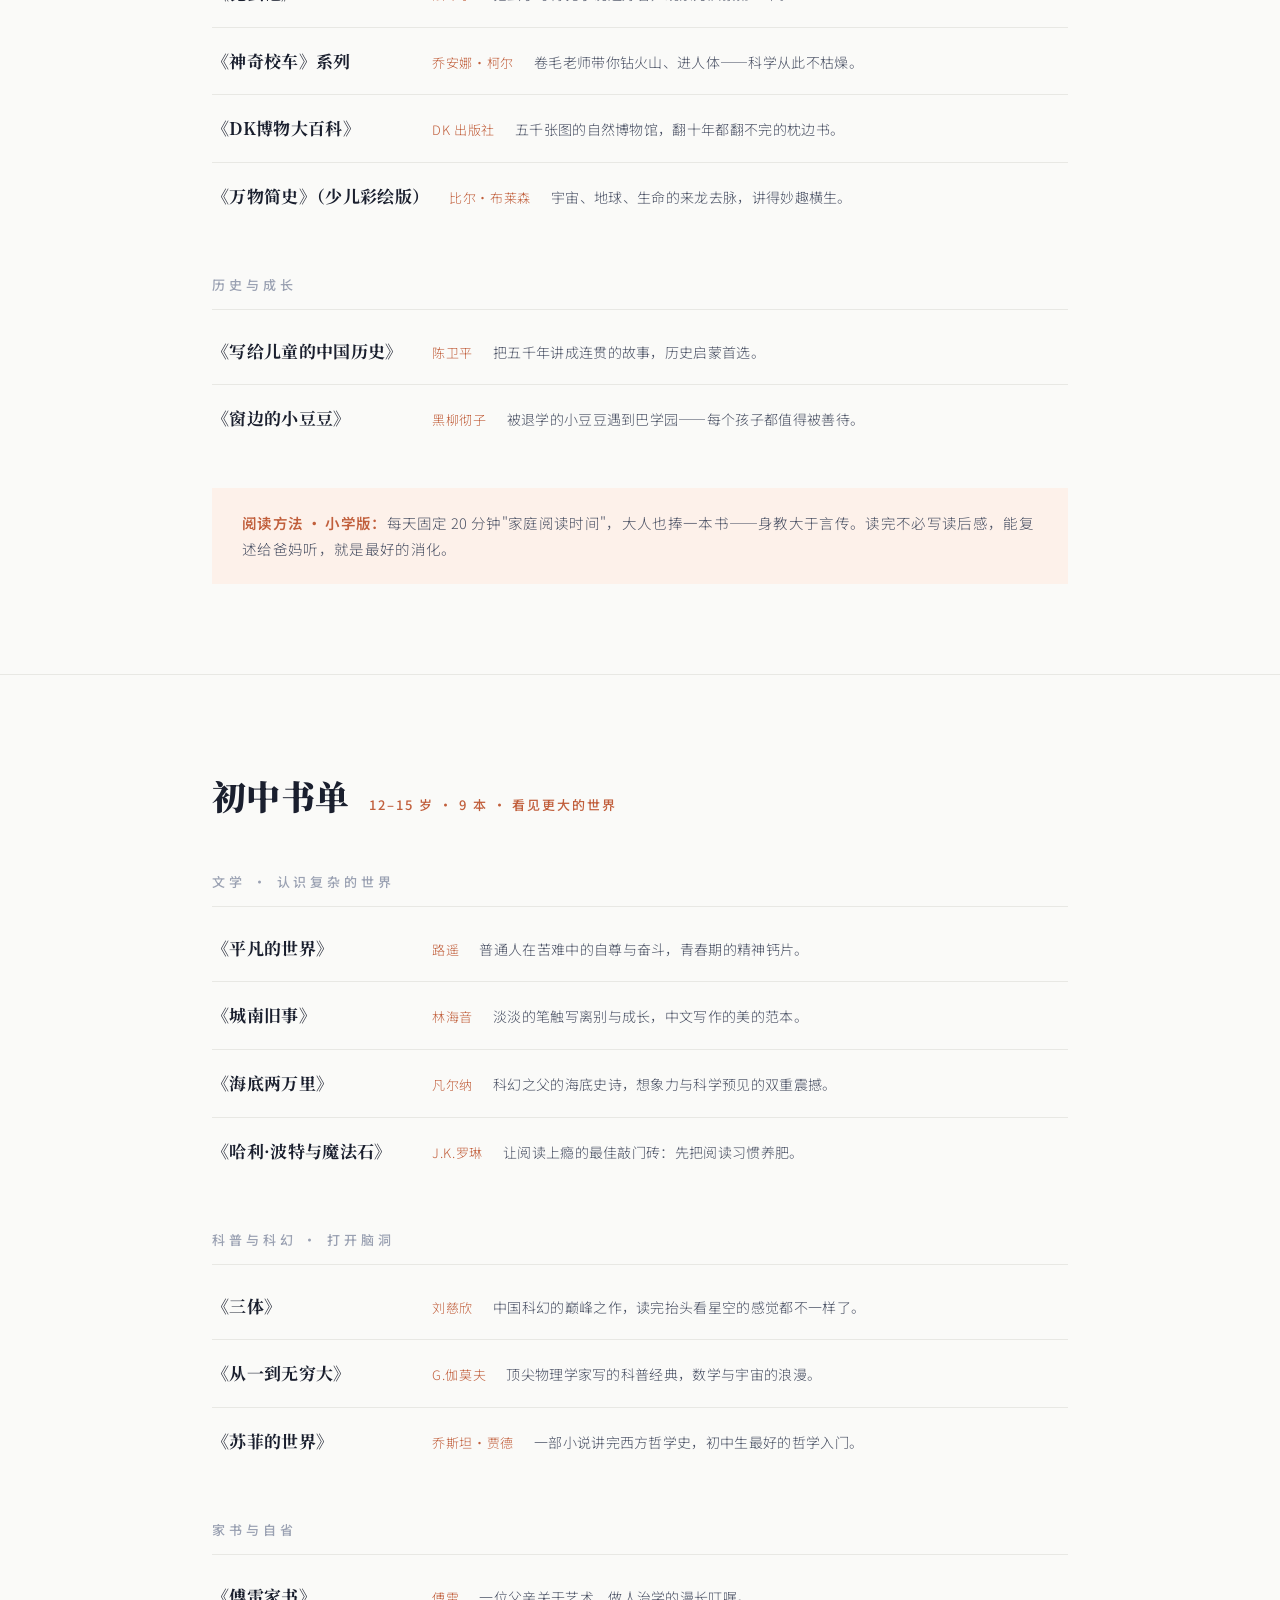
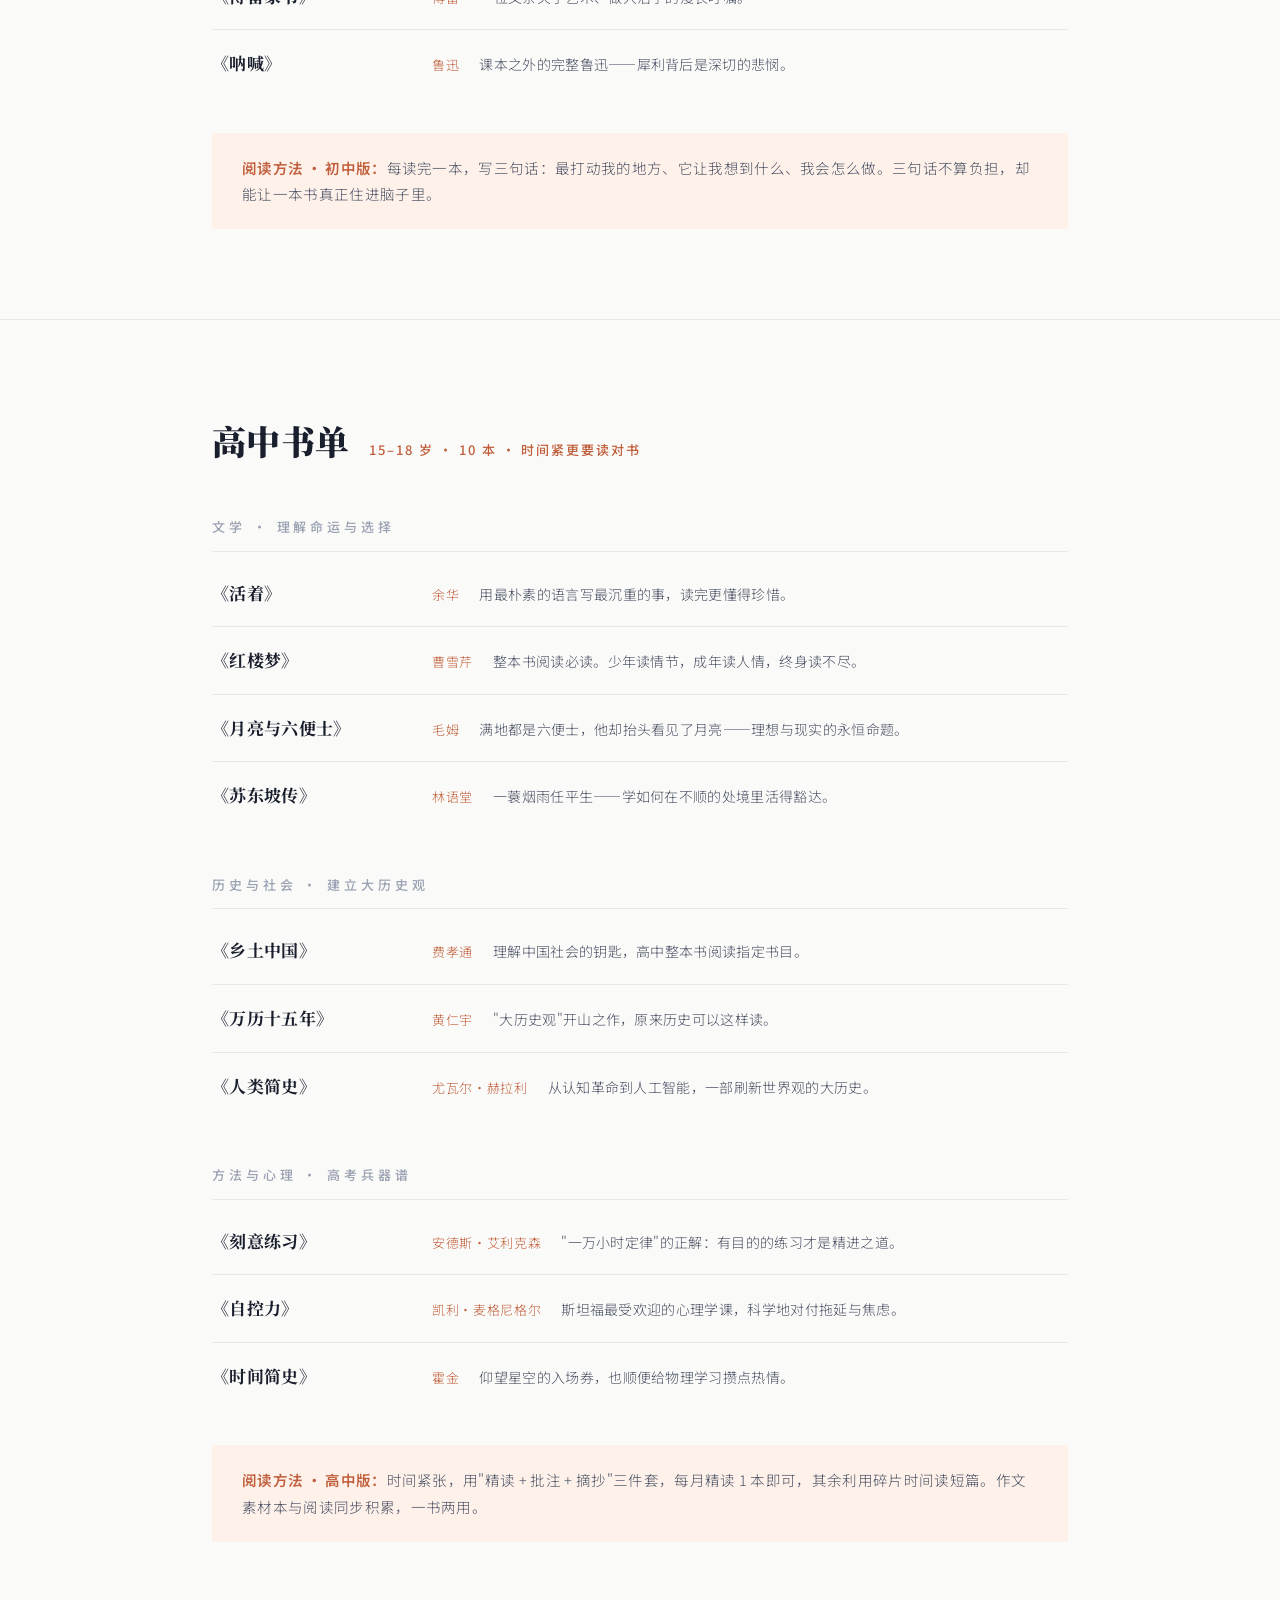
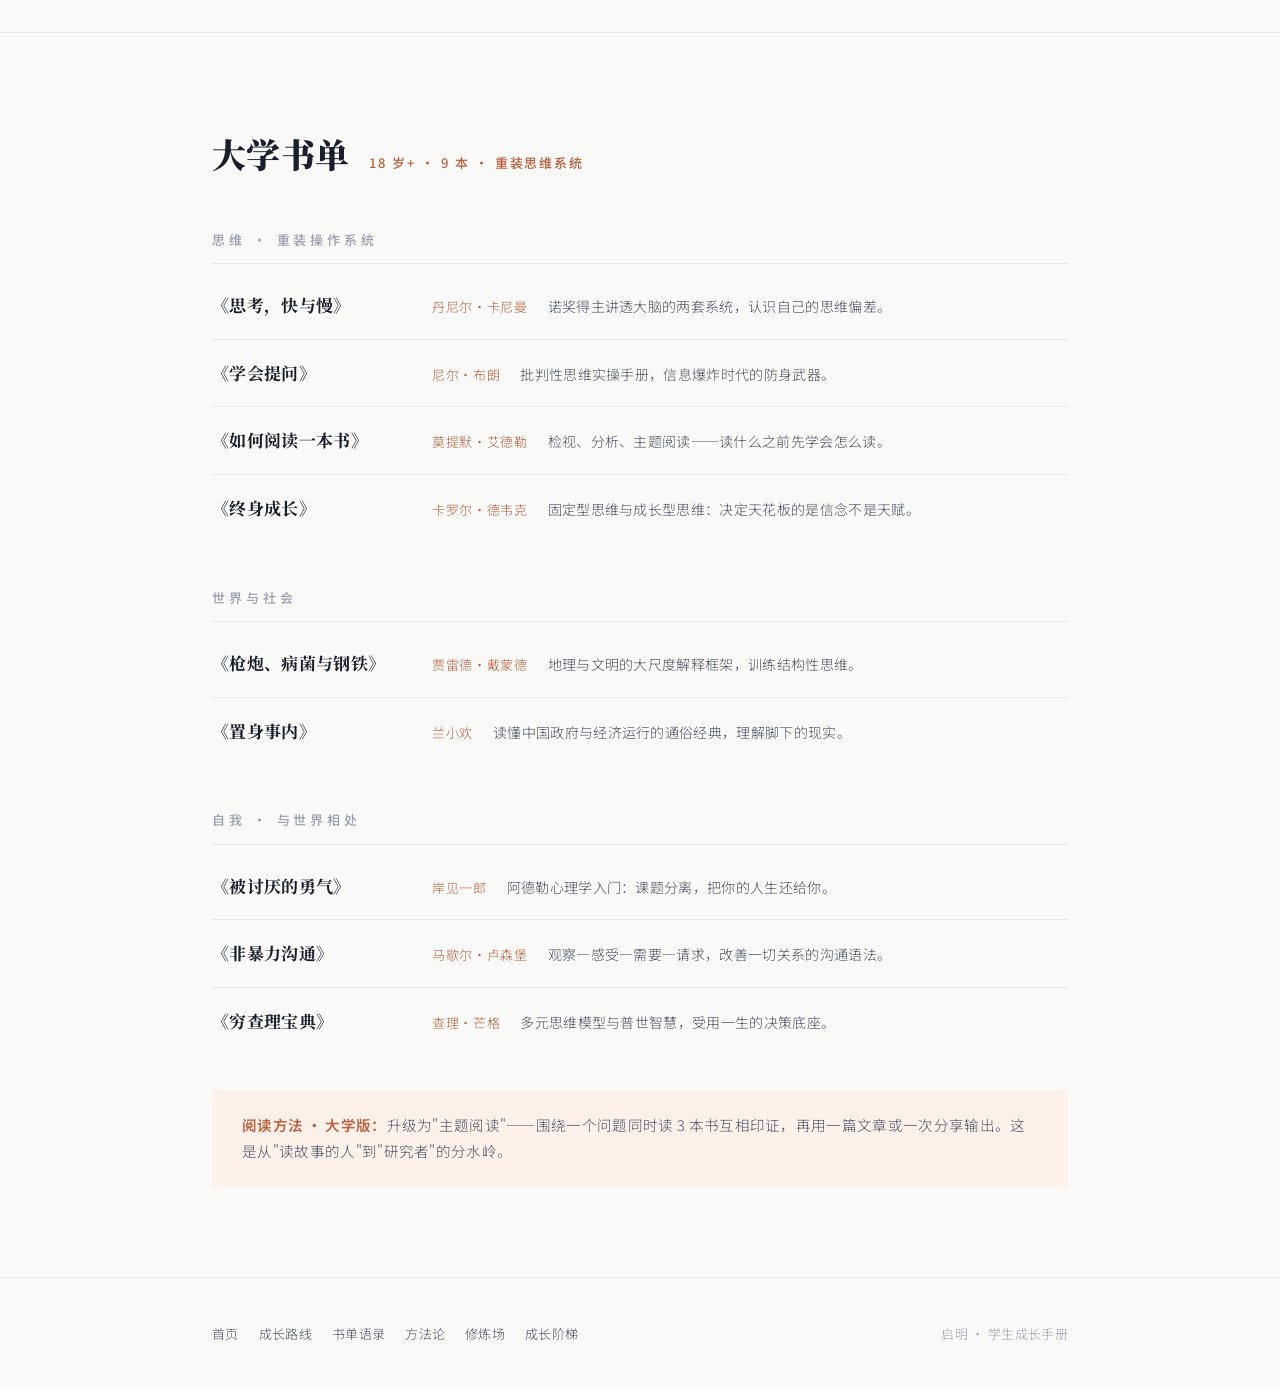
==== commit 77c6a4eb: "更新启明网站并加入书单语录页" ====
--- a/books.html
+++ b/books.html
@@ -7,7 +7,7 @@
 <title>必看书单 · 启明</title>
 <link rel="preconnect" href="https://fonts.googleapis.com">
 <link href="https://fonts.googleapis.com/css2?family=Noto+Serif+SC:wght@400;600;700;900&family=Noto+Sans+SC:wght@300;400;500;700&display=swap" rel="stylesheet">
-<link rel="stylesheet" href="assets/style.css?v=2">
+<link rel="stylesheet" href="assets/style.css?v=3">
 </head>
 <body>
 
@@ -18,6 +18,7 @@
       <div class="links">
       <a href="stages.html">成长路线</a>
       <a href="books.html" class="active">书单</a>
+      <a href="quotes.html">书单语录</a>
       <a href="methods.html">方法论</a>
       <a href="tools.html">修炼场</a>
       <a href="ladder.html">成长阶梯</a>
@@ -210,6 +211,7 @@
     <div class="f-links">
       <a href="index.html">首页</a>
       <a href="stages.html">成长路线</a>
+      <a href="quotes.html">书单语录</a>
       <a href="methods.html">方法论</a>
       <a href="tools.html">修炼场</a>
       <a href="ladder.html">成长阶梯</a>
@@ -218,6 +220,6 @@
   </div>
 </footer>
 
-<script src="assets/main.js?v=2"></script>
+<script src="assets/main.js?v=3"></script>
 </body>
 </html>
--- a/assets/style.css
+++ b/assets/style.css
@@ -407,6 +407,67 @@
 /* ---------- 滚动显现 ---------- */
 .reveal { opacity: 0; transform: translateY(24px); transition: all .7s cubic-bezier(.2,.6,.2,1); }
 .reveal.in { opacity: 1; transform: none; }
+
+/* ---------- 书单语录 ---------- */
+.q-date { font-size: 14px; color: var(--ink-faint); letter-spacing: 0.15em; margin-top: 12px; }
+.q-grid {
+  display: grid; grid-template-columns: repeat(3, 1fr);
+  gap: 1px; background: var(--line); border: 1px solid var(--line); margin-top: 44px;
+}
+.q-card { background: var(--surface); padding: 38px 30px; display: flex; flex-direction: column; transition: background .3s; }
+.q-card:hover { background: var(--accent-soft); }
+.q-card .q-mark { font-family: var(--serif); font-size: 40px; color: var(--accent); line-height: 1; margin-bottom: 14px; }
+.q-card .q-text { font-family: var(--serif); font-size: 17.5px; font-weight: 600; line-height: 1.9; flex: 1; }
+.q-card .q-from { margin-top: 24px; font-size: 13px; color: var(--ink-faint); letter-spacing: 0.05em; }
+.q-card .q-from b { color: var(--accent); font-weight: 600; }
+.q-arch { margin-top: 0; }
+.q-arch h4 {
+  font-size: 13px; letter-spacing: 0.3em; color: var(--ink-faint);
+  font-weight: 500; margin: 44px 0 8px; padding-bottom: 12px; border-bottom: 1px solid var(--line);
+}
+.q-list { list-style: none; }
+.q-list li { padding: 20px 0; border-bottom: 1px solid var(--line); }
+.q-list li:last-child { border-bottom: none; }
+.q-list .qa-text { font-family: var(--serif); font-size: 16.5px; font-weight: 600; line-height: 1.9; }
+.q-list .qa-text::before { content: "“ "; color: var(--accent); }
+.q-list .qa-text::after { content: " ”"; color: var(--accent); }
+.q-list .qa-from { font-size: 13px; color: var(--ink-faint); margin-top: 8px; letter-spacing: 0.05em; }
+.q-list .qa-from b { color: var(--accent); font-weight: 600; }
+
+/* 往日三则 · 折叠收纳 */
+.q-hist { border-bottom: 1px solid var(--line); }
+.q-hist-head {
+  display: flex; align-items: baseline; gap: 16px;
+  padding: 18px 4px; cursor: pointer; list-style: none; user-select: none;
+}
+.q-hist-head::-webkit-details-marker { display: none; }
+.q-hist-head::marker { content: none; }
+.q-hist-date { font-size: 14px; font-weight: 500; letter-spacing: 0.1em; color: var(--ink); white-space: nowrap; transition: color .2s; }
+.q-hist-books { flex: 1; font-size: 13px; color: var(--ink-faint); letter-spacing: 0.05em; overflow: hidden; text-overflow: ellipsis; white-space: nowrap; }
+.q-hist-mark { color: var(--accent); font-size: 15px; line-height: 1; transition: transform .25s; }
+.q-hist[open] .q-hist-mark { transform: rotate(45deg); }
+.q-hist-head:hover .q-hist-date { color: var(--accent); }
+.q-hist > .q-list { padding: 4px 4px 6px; }
+.q-hist > .q-list li:first-child { padding-top: 10px; }
+.q-stage:first-child { border-top: 1px solid var(--line); }
+.q-stage-count { text-align: right; }
+
+/* 往日三则 · 分页 */
+.q-pagination {
+  display: flex; align-items: center; justify-content: center; flex-wrap: wrap;
+  gap: 8px; padding-top: 28px;
+}
+.q-page-btn {
+  min-width: 38px; height: 38px; padding: 0 12px;
+  border: 1px solid transparent; border-radius: 2px; background: transparent;
+  color: var(--ink-soft); font-family: var(--sans); font-size: 13px;
+  letter-spacing: 0.05em; cursor: pointer; transition: all .2s;
+}
+.q-page-btn:hover:not(:disabled) { border-color: var(--line); color: var(--accent); }
+.q-page-btn.is-active { border-color: var(--accent); background: var(--accent-soft); color: var(--accent); }
+.q-page-btn:disabled { opacity: .35; cursor: default; }
+.q-page-ellipsis { min-width: 20px; text-align: center; color: var(--ink-faint); font-size: 13px; }
+.q-page-info { width: 100%; margin-top: 4px; text-align: center; color: var(--ink-faint); font-size: 12px; letter-spacing: 0.08em; }
 
 /* ---------- 响应式 ---------- */
 @media (max-width: 768px) {
@@ -422,4 +483,5 @@
   .habit-grid { gap: 6px; }
   .todo-box, .habit-box { max-width: none; }
   .tips-grid { grid-template-columns: 1fr; }
-}
+  .q-grid { grid-template-columns: 1fr; }
+}
